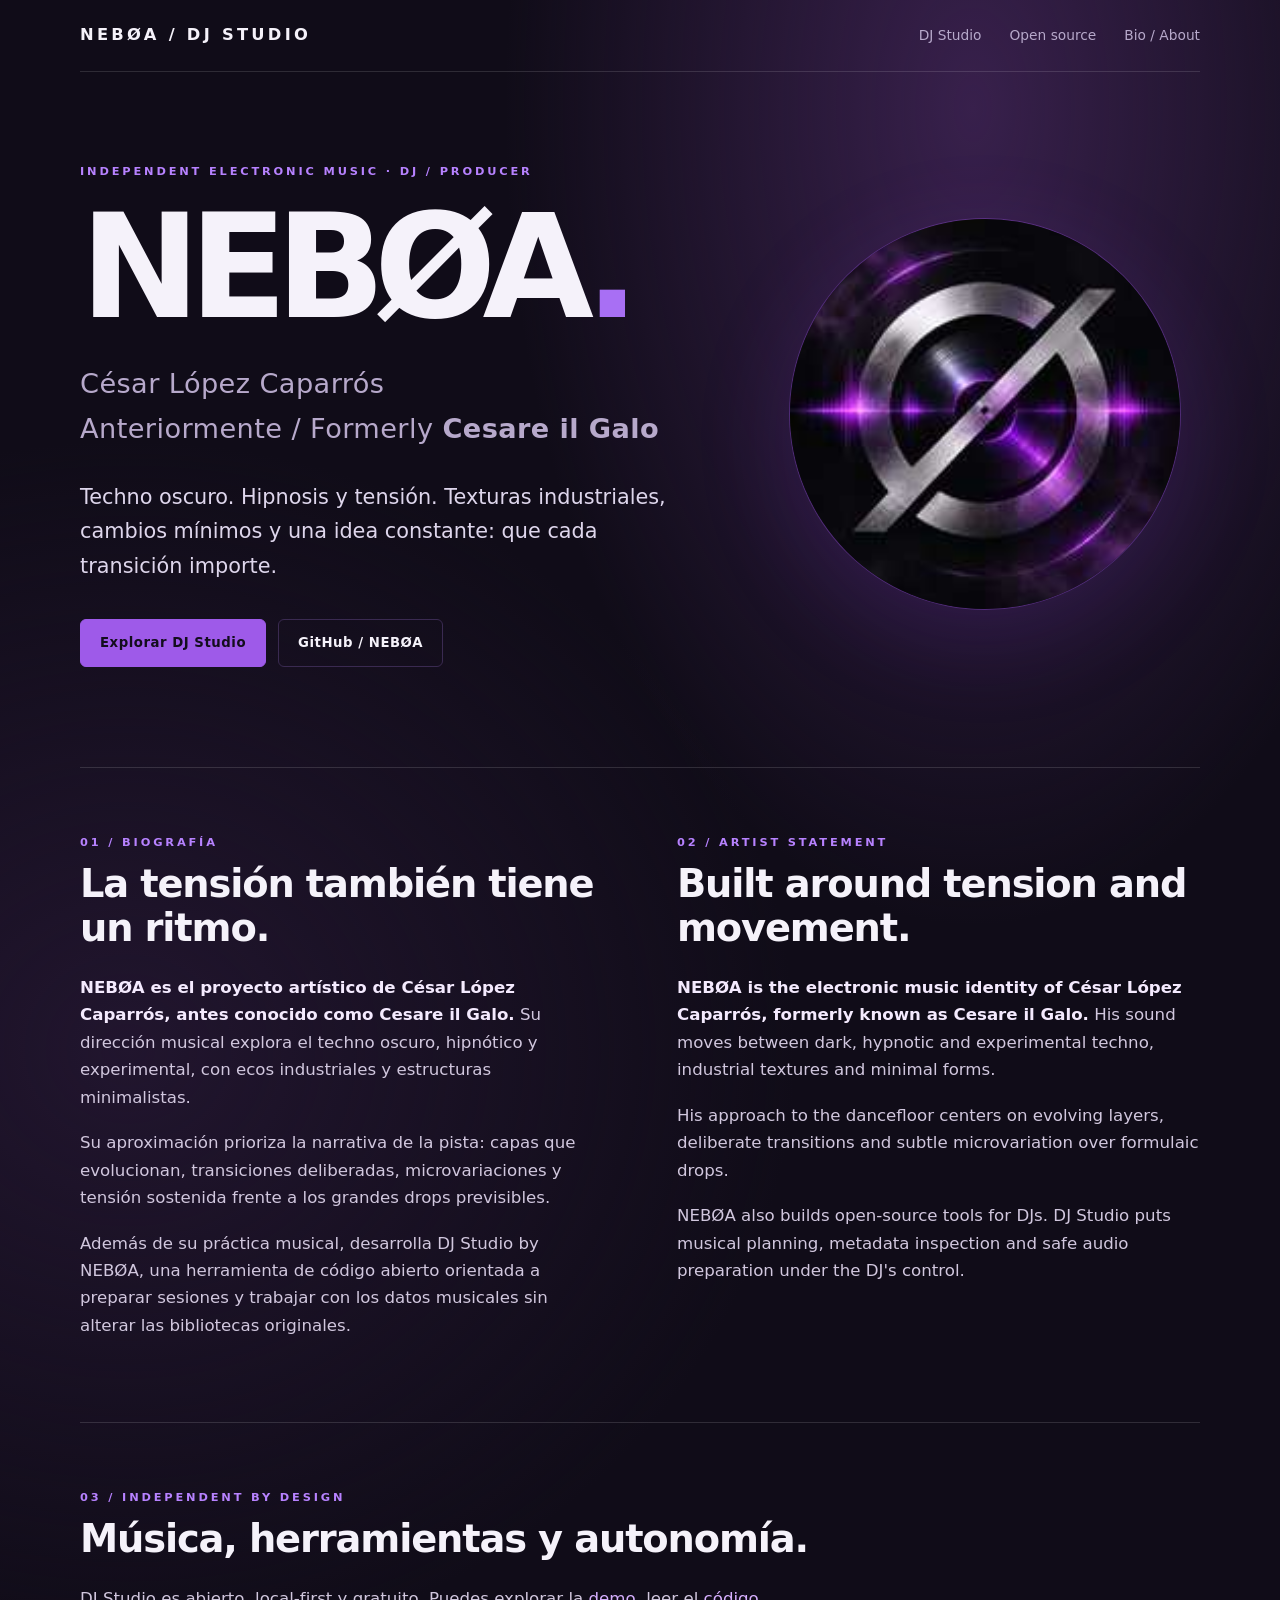
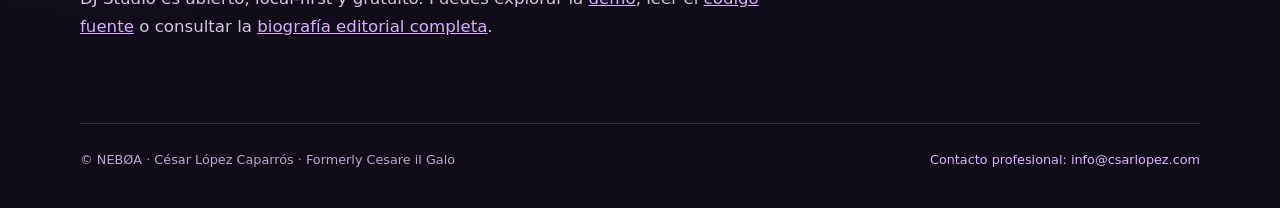
==== artist.html @ 7606e361 "Publish NEBOA artist biography, previous alias and bilingual artist page" ====
<!doctype html>
<html lang="es">
<head>
  <meta charset="utf-8">
  <meta name="viewport" content="width=device-width, initial-scale=1">
  <meta name="color-scheme" content="dark">
  <meta http-equiv="Content-Security-Policy" content="default-src 'self'; img-src 'self'; style-src 'self' 'unsafe-inline'; object-src 'none'; base-uri 'none'; form-action 'none'">
  <title>NEBØA — DJ, productor y creador | Antes Cesare il Galo</title>
  <meta name="description" content="NEBØA es César López Caparrós, antes Cesare il Galo: techno oscuro, hipnótico y experimental. Música, identidad y herramientas abiertas para DJs.">
  <meta property="og:type" content="profile">
  <meta property="og:title" content="NEBØA — Formerly Cesare il Galo">
  <meta property="og:description" content="DJ and electronic music producer. Dark, hypnotic, experimental techno. From the dancefloor to open-source DJ tools.">
  <meta property="og:image" content="https://neboamusic.github.io/neboa-dj-studio/assets/neboa-avatar.jpg">
  <meta name="theme-color" content="#130d1d">
  <link rel="icon" type="image/jpeg" href="assets/neboa-avatar.jpg">
  <style>
    :root{color-scheme:dark;--bg:#100c18;--ink:#f5f2fa;--muted:#b7a9cb;--violet:#b782ff;--edge:#3a2a51}
    *{box-sizing:border-box}
    html{background:var(--bg);scroll-behavior:smooth}
    body{margin:0;background:radial-gradient(ellipse at 76% 6%,#38204c 0%,transparent 34%),radial-gradient(ellipse at 10% 58%,#21152e 0%,transparent 41%),var(--bg);color:var(--ink);font-family:system-ui,-apple-system,BlinkMacSystemFont,"Segoe UI",sans-serif;min-height:100vh;line-height:1.65}
    a{color:inherit;text-decoration:none}a:hover,a:focus-visible{color:var(--violet)}a:focus-visible{outline:2px solid var(--violet);outline-offset:4px}
    .wrap{width:min(1120px,calc(100% - 42px));margin-inline:auto}
    header{display:flex;align-items:center;justify-content:space-between;gap:20px;border-bottom:1px solid #ffffff20;padding-block:22px}
    .wordmark{font-weight:850;letter-spacing:.2em;font-size:1.02rem}
    .navigation{display:flex;gap:28px;flex-wrap:wrap;color:var(--muted);font-size:.86rem}
    .hero{display:grid;grid-template-columns:minmax(0,1.45fr) minmax(240px,1fr);align-items:center;gap:65px;padding-block:90px 100px}
    .eyebrow{font-size:.71rem;letter-spacing:.25em;text-transform:uppercase;font-weight:750;color:var(--violet)}
    h1{font-size:clamp(4.2rem,12vw,9rem);line-height:.9;letter-spacing:-.08em;margin:22px 0 30px;font-weight:900}
    .alias{font-size:clamp(1.15rem,2.2vw,1.7rem);color:var(--muted);margin:0 0 28px;letter-spacing:.015em}
    .intro{font-size:clamp(1.05rem,1.8vw,1.3rem);max-width:640px;color:#ded6ec}
    .avatar{width:100%;max-width:390px;aspect-ratio:1;object-fit:cover;border-radius:50%;box-shadow:0 0 0 1px #9d55ea55,0 25px 100px #9c43fc26;justify-self:center}
    .actions{display:flex;gap:12px;flex-wrap:wrap;margin-top:36px}
    .btn{display:inline-block;border:1px solid var(--edge);padding:12px 19px;border-radius:6px;font-size:.83rem;letter-spacing:.04em;font-weight:750}
    .btn-primary{background:#9e5ae9;border-color:#9e5ae9;color:#130d1d}
    .btn-primary:hover{background:#c29afd;color:#130d1d}
    .divider{border:0;border-top:1px solid #ffffff22;margin:0}
    section{padding-block:65px}
    .grid{display:grid;grid-template-columns:1fr 1fr;gap:74px}
    h2{font-size:clamp(1.55rem,3vw,2.4rem);line-height:1.15;letter-spacing:-.03em;margin:10px 0 24px}
    p{margin:0 0 18px}
    .copy{color:#d1c7de;font-size:1.04rem;max-width:65ch}
    .copy strong{color:#f4eafe}
    .foot{display:flex;align-items:center;justify-content:space-between;gap:18px;flex-wrap:wrap;padding:25px 0 38px;font-size:.8rem;color:var(--muted)}
    .foot a{color:#d6b6ff}
    @media(max-width:760px){.hero{grid-template-columns:1fr;gap:24px;padding-block:65px}.hero .avatar{order:-1;max-width:225px}.grid{grid-template-columns:1fr;gap:20px}section{padding-block:44px}header{align-items:flex-start}.navigation{gap:15px}h1{font-size:clamp(4.3rem,16vw,7rem)}}
    @media(prefers-reduced-motion:reduce){html{scroll-behavior:auto}}
  </style>
</head>
<body>
  <div class="wrap">
    <header>
      <a class="wordmark" href="index.html" aria-label="Ir a DJ Studio de NEBØA">NEBØA / DJ STUDIO</a>
      <nav class="navigation" aria-label="Navegación">
        <a href="index.html">DJ Studio</a>
        <a href="https://github.com/Neboamusic/neboa-dj-studio">Open source</a>
        <a href="#about">Bio / About</a>
      </nav>
    </header>
    <main>
      <div class="hero">
        <div>
          <div class="eyebrow">Independent electronic music · DJ / Producer</div>
          <h1>NEBØA<span style="color:#a86ff4">.</span></h1>
          <p class="alias">César López Caparrós<br>Anteriormente / Formerly <strong>Cesare il Galo</strong></p>
          <p class="intro">Techno oscuro. Hipnosis y tensión. Texturas industriales, cambios mínimos y una idea constante: que cada transición importe.</p>
          <div class="actions">
            <a class="btn btn-primary" href="index.html">Explorar DJ Studio</a>
            <a class="btn" href="https://github.com/Neboamusic">GitHub / NEBØA</a>
          </div>
        </div>
        <img class="avatar" src="assets/neboa-avatar.jpg" alt="Emblema artístico NEBØA con Ø metálica, disco y luz violeta" width="390" height="390">
      </div>
      <hr class="divider">
      <section id="about" class="grid" aria-label="Biografía del artista">
        <article>
          <div class="eyebrow">01 / Biografía</div>
          <h2>La tensión también tiene un ritmo.</h2>
          <div class="copy">
            <p><strong>NEBØA es el proyecto artístico de César López Caparrós, antes conocido como Cesare il Galo.</strong> Su dirección musical explora el techno oscuro, hipnótico y experimental, con ecos industriales y estructuras minimalistas.</p>
            <p>Su aproximación prioriza la narrativa de la pista: capas que evolucionan, transiciones deliberadas, microvariaciones y tensión sostenida frente a los grandes drops previsibles.</p>
            <p>Además de su práctica musical, desarrolla DJ Studio by NEBØA, una herramienta de código abierto orientada a preparar sesiones y trabajar con los datos musicales sin alterar las bibliotecas originales.</p>
          </div>
        </article>
        <article lang="en">
          <div class="eyebrow">02 / Artist statement</div>
          <h2>Built around tension and movement.</h2>
          <div class="copy">
            <p><strong>NEBØA is the electronic music identity of César López Caparrós, formerly known as Cesare il Galo.</strong> His sound moves between dark, hypnotic and experimental techno, industrial textures and minimal forms.</p>
            <p>His approach to the dancefloor centers on evolving layers, deliberate transitions and subtle microvariation over formulaic drops.</p>
            <p>NEBØA also builds open-source tools for DJs. DJ Studio puts musical planning, metadata inspection and safe audio preparation under the DJ's control.</p>
          </div>
        </article>
      </section>
      <hr class="divider">
      <section>
        <div class="eyebrow">03 / Independent by design</div>
        <h2>Música, herramientas y autonomía.</h2>
        <p class="copy">DJ Studio es abierto, local-first y gratuito. Puedes explorar la <a href="index.html" style="color:#d7b0ff;text-decoration:underline">demo</a>, leer el <a href="https://github.com/Neboamusic/neboa-dj-studio" style="color:#d7b0ff;text-decoration:underline">código fuente</a> o consultar la <a href="https://github.com/Neboamusic/neboa-dj-studio/blob/main/docs/ARTIST.md" style="color:#d7b0ff;text-decoration:underline">biografía editorial completa</a>.</p>
      </section>
    </main>
    <hr class="divider">
    <footer class="foot">
      <span>© NEBØA · César López Caparrós · Formerly Cesare il Galo</span>
      <a href="mailto:info@csarlopez.com">Contacto profesional: info@csarlopez.com</a>
    </footer>
  </div>
</body>
</html>
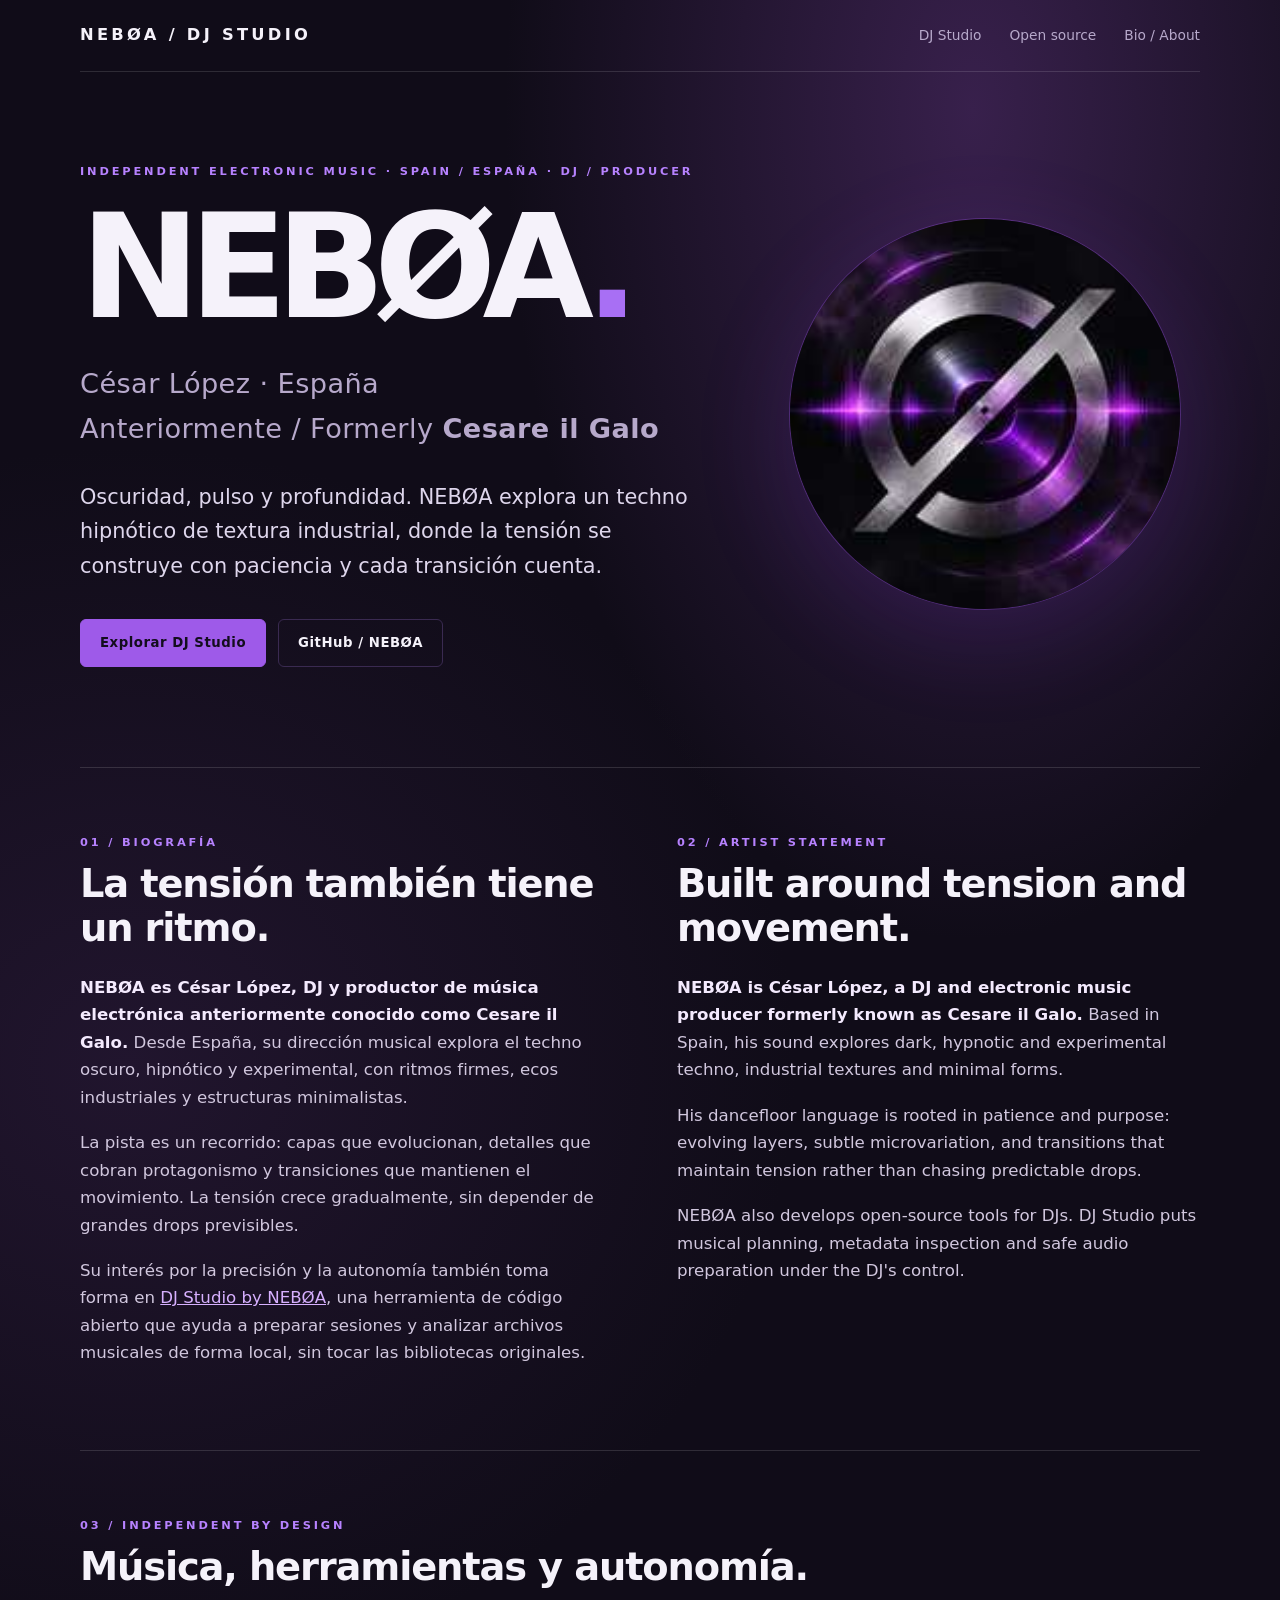
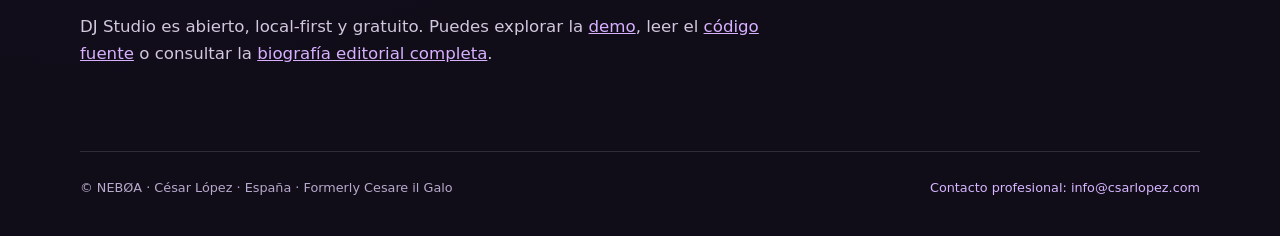
==== commit 979c2f82: "NEBOA DJ Studio 0.4.2 beta: reversible set ordering and refined artist identity" ====
--- a/artist.html
+++ b/artist.html
@@ -5,10 +5,10 @@
   <meta name="viewport" content="width=device-width, initial-scale=1">
   <meta name="color-scheme" content="dark">
   <meta http-equiv="Content-Security-Policy" content="default-src 'self'; img-src 'self'; style-src 'self' 'unsafe-inline'; object-src 'none'; base-uri 'none'; form-action 'none'">
-  <title>NEBØA — DJ, productor y creador | Antes Cesare il Galo</title>
-  <meta name="description" content="NEBØA es César López Caparrós, antes Cesare il Galo: techno oscuro, hipnótico y experimental. Música, identidad y herramientas abiertas para DJs.">
+  <title>NEBØA · César López — DJ y productor | Antes Cesare il Galo</title>
+  <meta name="description" content="NEBØA es César López, DJ y productor de música electrónica basado en España, anteriormente Cesare il Galo. Techno oscuro, hipnótico y experimental.">
   <meta property="og:type" content="profile">
-  <meta property="og:title" content="NEBØA — Formerly Cesare il Galo">
+  <meta property="og:title" content="NEBØA · César López — Formerly Cesare il Galo">
   <meta property="og:description" content="DJ and electronic music producer. Dark, hypnotic, experimental techno. From the dancefloor to open-source DJ tools.">
   <meta property="og:image" content="https://neboamusic.github.io/neboa-dj-studio/assets/neboa-avatar.jpg">
   <meta name="theme-color" content="#130d1d">
@@ -59,10 +59,10 @@
     <main>
       <div class="hero">
         <div>
-          <div class="eyebrow">Independent electronic music · DJ / Producer</div>
+          <div class="eyebrow">Independent electronic music · Spain / España · DJ / Producer</div>
           <h1>NEBØA<span style="color:#a86ff4">.</span></h1>
-          <p class="alias">César López Caparrós<br>Anteriormente / Formerly <strong>Cesare il Galo</strong></p>
-          <p class="intro">Techno oscuro. Hipnosis y tensión. Texturas industriales, cambios mínimos y una idea constante: que cada transición importe.</p>
+          <p class="alias">César López · España<br>Anteriormente / Formerly <strong>Cesare il Galo</strong></p>
+          <p class="intro">Oscuridad, pulso y profundidad. NEBØA explora un techno hipnótico de textura industrial, donde la tensión se construye con paciencia y cada transición cuenta.</p>
           <div class="actions">
             <a class="btn btn-primary" href="index.html">Explorar DJ Studio</a>
             <a class="btn" href="https://github.com/Neboamusic">GitHub / NEBØA</a>
@@ -76,18 +76,18 @@
           <div class="eyebrow">01 / Biografía</div>
           <h2>La tensión también tiene un ritmo.</h2>
           <div class="copy">
-            <p><strong>NEBØA es el proyecto artístico de César López Caparrós, antes conocido como Cesare il Galo.</strong> Su dirección musical explora el techno oscuro, hipnótico y experimental, con ecos industriales y estructuras minimalistas.</p>
-            <p>Su aproximación prioriza la narrativa de la pista: capas que evolucionan, transiciones deliberadas, microvariaciones y tensión sostenida frente a los grandes drops previsibles.</p>
-            <p>Además de su práctica musical, desarrolla DJ Studio by NEBØA, una herramienta de código abierto orientada a preparar sesiones y trabajar con los datos musicales sin alterar las bibliotecas originales.</p>
+            <p><strong>NEBØA es César López, DJ y productor de música electrónica anteriormente conocido como Cesare il Galo.</strong> Desde España, su dirección musical explora el techno oscuro, hipnótico y experimental, con ritmos firmes, ecos industriales y estructuras minimalistas.</p>
+            <p>La pista es un recorrido: capas que evolucionan, detalles que cobran protagonismo y transiciones que mantienen el movimiento. La tensión crece gradualmente, sin depender de grandes drops previsibles.</p>
+            <p>Su interés por la precisión y la autonomía también toma forma en <a href="index.html" style="color:#d7b0ff;text-decoration:underline">DJ Studio by NEBØA</a>, una herramienta de código abierto que ayuda a preparar sesiones y analizar archivos musicales de forma local, sin tocar las bibliotecas originales.</p>
           </div>
         </article>
         <article lang="en">
           <div class="eyebrow">02 / Artist statement</div>
           <h2>Built around tension and movement.</h2>
           <div class="copy">
-            <p><strong>NEBØA is the electronic music identity of César López Caparrós, formerly known as Cesare il Galo.</strong> His sound moves between dark, hypnotic and experimental techno, industrial textures and minimal forms.</p>
-            <p>His approach to the dancefloor centers on evolving layers, deliberate transitions and subtle microvariation over formulaic drops.</p>
-            <p>NEBØA also builds open-source tools for DJs. DJ Studio puts musical planning, metadata inspection and safe audio preparation under the DJ's control.</p>
+            <p><strong>NEBØA is César López, a DJ and electronic music producer formerly known as Cesare il Galo.</strong> Based in Spain, his sound explores dark, hypnotic and experimental techno, industrial textures and minimal forms.</p>
+            <p>His dancefloor language is rooted in patience and purpose: evolving layers, subtle microvariation, and transitions that maintain tension rather than chasing predictable drops.</p>
+            <p>NEBØA also develops open-source tools for DJs. DJ Studio puts musical planning, metadata inspection and safe audio preparation under the DJ's control.</p>
           </div>
         </article>
       </section>
@@ -100,7 +100,7 @@
     </main>
     <hr class="divider">
     <footer class="foot">
-      <span>© NEBØA · César López Caparrós · Formerly Cesare il Galo</span>
+      <span>© NEBØA · César López · España · Formerly Cesare il Galo</span>
       <a href="mailto:info@csarlopez.com">Contacto profesional: info@csarlopez.com</a>
     </footer>
   </div>
